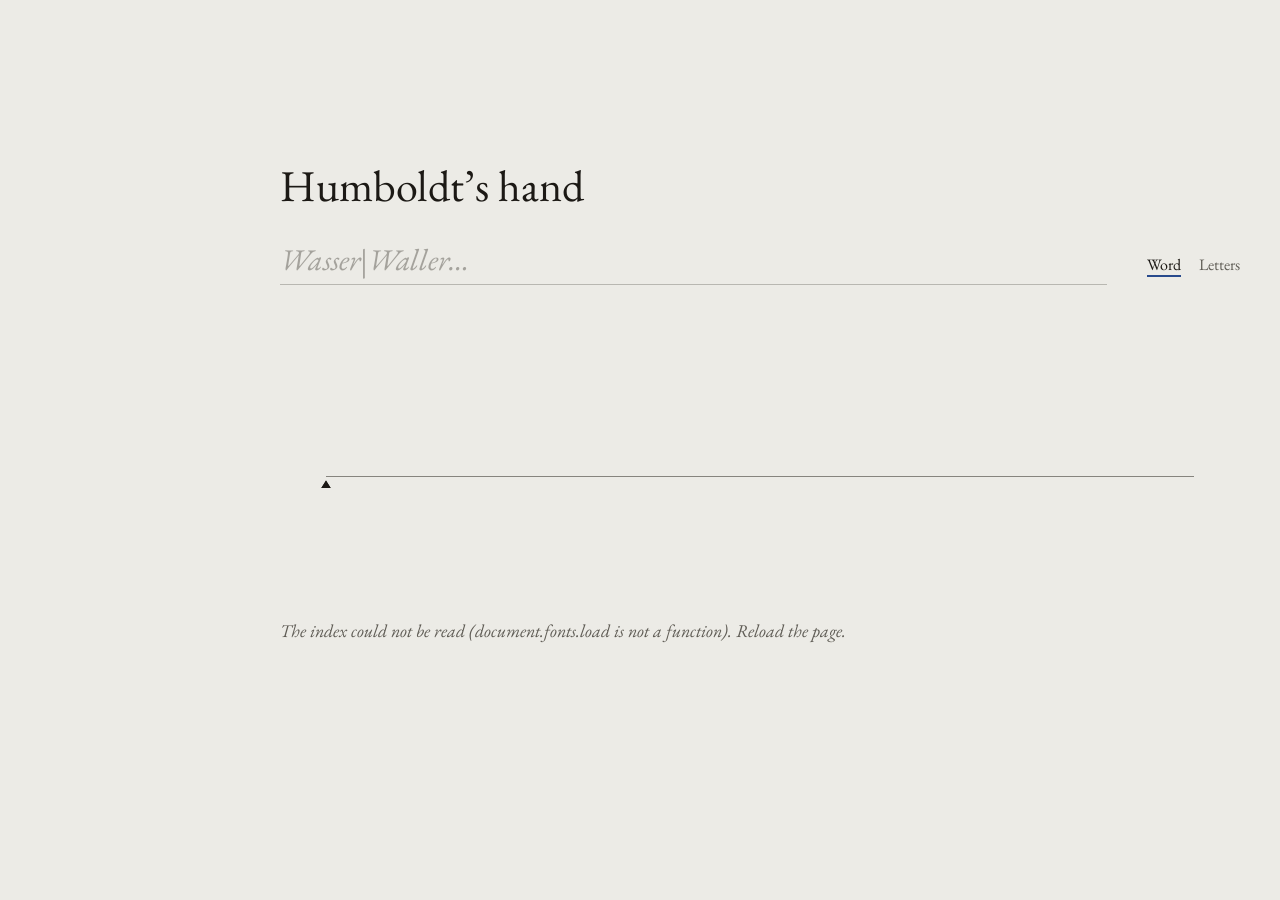
==== site/index.html @ 71d98a93 "Deployable site: site/ with the index as plain JSON, Pages from a workflow, build tool for data, sin" ====
<!doctype html>
<html lang="en">
<head>
<meta charset="utf-8">
<meta name="viewport" content="width=device-width, initial-scale=1">
<meta name="theme-color" content="#ECEBE6" media="(prefers-color-scheme: light)">
<meta name="theme-color" content="#17181B" media="(prefers-color-scheme: dark)">
<link rel="preconnect" href="https://digilib.bbaw.de" crossorigin>
<link rel="preconnect" href="https://digilib.bbaw.de">
<link rel="preload" href="data/index.json" as="fetch" crossorigin>
<link rel="preload" href="assets/fonts/n-latin.woff2" as="font" type="font/woff2" crossorigin>
<title>Humboldt’s hand</title>
<link rel="stylesheet" href="assets/style.css">
</head>
<body class="idle">
<a class="skip" href="#results" data-t="skip"></a>
<svg class="filters" aria-hidden="true" focusable="false">
  <filter id="ink-script" color-interpolation-filters="sRGB">
    <feColorMatrix type="matrix" values="0 0 0 0 0  0 0 0 0 0  0 0 0 0 0  -0.3 -0.59 -0.11 0 1"/>
    <feGaussianBlur stdDeviation="0.6" result="dark"/>
    <feComponentTransfer in="dark" result="levels"><feFuncA type="linear" slope="5.2" intercept="-1.65"/></feComponentTransfer>
    <feFlood flood-color="currentColor" result="colour"/>
    <feComposite in="colour" in2="levels" operator="in"/>
  </filter>
  <filter id="ink-accent" color-interpolation-filters="sRGB">
    <feColorMatrix type="matrix" values="0 0 0 0 0  0 0 0 0 0  0 0 0 0 0  -0.3 -0.59 -0.11 0 1" result="dark"/>
    <feComponentTransfer in="dark" result="levels"><feFuncA type="linear" slope="3.2" intercept="-1.15"/></feComponentTransfer>
    <feFlood flood-color="currentColor" result="colour"/>
    <feComposite in="colour" in2="levels" operator="in"/>
  </filter>
</svg>
<header id="top">
  <div class="bar">
    <h1 class="title" data-t="title"></h1>
    <div class="searchwrap">
      <input id="q" name="q" type="text" role="combobox" aria-autocomplete="list" aria-expanded="false" aria-controls="suggest" data-label="lookUp" autocomplete="off" autocapitalize="off" spellcheck="false" enterkeyhint="search" lang="de" disabled>
      <ul id="suggest" class="suggest" role="listbox" data-label="suggestions" lang="de" translate="no" hidden></ul>
    </div>
    <div class="controls">
      <div class="switch" role="group" data-label="lookUpBy">
        <button type="button" class="toggle" data-mode="word" aria-pressed="true" data-t="word"></button>
        <button type="button" class="toggle" data-mode="letters" aria-pressed="false" data-t="letters"></button>
      </div>
      <button type="button" id="case" class="toggle case" aria-pressed="false" data-label="matchCase" hidden>Aa</button>
      <div class="pinctl" hidden>
        <span class="thumb" role="img" data-label="pinnedWord"></span>
        <button type="button" id="unpin" class="icon" data-label="remove">
          <svg viewBox="0 0 16 16" aria-hidden="true"><path d="M4 4l8 8M12 4l-8 8"/></svg>
        </button>
      </div>
    </div>
    <button type="button" id="allyears" class="word" data-t="allYears" hidden></button>
    <div class="timeline" id="timeline">
      <div class="names" aria-hidden="true"></div>
      <div class="plot">
        <div class="bars" aria-hidden="true"></div>
        <span class="run" aria-hidden="true"></span>
        <span class="end lo" aria-hidden="true"></span>
        <span class="end hi" aria-hidden="true"></span>
        <div class="readout" aria-hidden="true"></div>
        <div class="h lo" tabindex="0" role="slider" aria-orientation="horizontal" data-label="from"></div>
        <div class="h hi" tabindex="0" role="slider" aria-orientation="horizontal" data-label="to"></div>
      </div>
      <div class="ticks" aria-hidden="true"></div>
    </div>
    <p class="corpus" id="corpus"></p>
  </div>
</header>
<main id="results" tabindex="-1"><p class="status" id="status" role="status" data-t="loading"></p></main>
<p class="vh" id="announce" role="status" aria-live="polite"></p>
<dialog id="detail" aria-labelledby="dterm">
  <div class="dbar">
    <div class="steps">
      <button type="button" class="icon prev" data-label="back"><svg viewBox="0 0 16 16" aria-hidden="true"><path d="M10 3L5 8l5 5"/></svg></button>
      <button type="button" class="icon next" data-label="next"><svg viewBox="0 0 16 16" aria-hidden="true"><path d="M6 3l5 5-5 5"/></svg></button>
      <span class="pos"></span>
    </div>
    <h2 class="term" id="dterm" tabindex="-1" lang="de" translate="no"></h2>
    <button type="button" class="word close" data-t="close"></button>
  </div>
  <div class="dbody"></div>
</dialog>
<script src="assets/app.js"></script>
</body>
</html>
---- site/assets/style.css ----
@font-face { font-family: "EB Garamond"; font-style: normal; font-weight: 400 500; font-display: swap; src: url("fonts/n-latin.woff2") format("woff2"); unicode-range: U+0000-00FF, U+0131, U+0152-0153, U+02BB-02BC, U+02C6, U+02DA, U+02DC, U+2000-206F, U+20AC, U+2122, U+2212; }
@font-face { font-family: "EB Garamond"; font-style: normal; font-weight: 400 500; font-display: swap; src: url("fonts/n-ext.woff2") format("woff2"); unicode-range: U+0100-02BA, U+02BD-02C5, U+02C7-02CC, U+02CE-02D7, U+02DD-02FF, U+1E00-1E9F, U+1EF2-1EFF, U+2020, U+2113, U+A720-A7FF; }
@font-face { font-family: "EB Garamond"; font-style: italic; font-weight: 400 500; font-display: swap; src: url("fonts/i-latin.woff2") format("woff2"); unicode-range: U+0000-00FF, U+0131, U+0152-0153, U+02BB-02BC, U+02C6, U+02DA, U+02DC, U+2000-206F, U+20AC, U+2122, U+2212; }
@font-face { font-family: "EB Garamond"; font-style: italic; font-weight: 400 500; font-display: swap; src: url("fonts/i-ext.woff2") format("woff2"); unicode-range: U+0100-02BA, U+02BD-02C5, U+02C7-02CC, U+02CE-02D7, U+02DD-02FF, U+1E00-1E9F, U+1EF2-1EFF, U+2020, U+2113, U+A720-A7FF; }

:root {
  --ground: #ECEBE6;
  --sheet: #F6F5F1;
  --ink: #1C1915;
  --script: #2A1F15;
  --muted: #5F5C55;
  --rule: #C9C6BC;
  --ruling: #D6D3C9;
  --pencil: #284A8C;
  --pencil-wash: rgba(40, 74, 140, 0.10);
  --veil: rgba(236, 235, 230, 0.78);
  --trace: color-mix(in srgb, var(--muted) 72%, var(--ground));
  --serif: "EB Garamond", "Garamond", "Iowan Old Style", Georgia, serif;
  --max: 1480px;
  --pad: 40px;
  --gutter: 200px;
  --col: 40px;
  --head: 0px;
  color-scheme: light;
}

@media (prefers-color-scheme: dark) {
  :root:not([data-theme="light"]) {
    --ground: #17181B;
    --sheet: #1F2024;
    --ink: #E9E5DD;
    --script: #F0E8DA;
    --muted: #A3A097;
    --rule: #3A3B41;
    --ruling: #2C2D32;
    --pencil: #9BB3EA;
    --pencil-wash: rgba(155, 179, 234, 0.14);
    --veil: rgba(23, 24, 27, 0.8);
    color-scheme: dark;
  }
}

:root[data-theme="dark"] {
  --ground: #17181B;
  --sheet: #1F2024;
  --ink: #E9E5DD;
  --script: #F0E8DA;
  --muted: #A3A097;
  --rule: #3A3B41;
  --ruling: #2C2D32;
  --pencil: #9BB3EA;
  --pencil-wash: rgba(155, 179, 234, 0.14);
  --veil: rgba(23, 24, 27, 0.8);
  color-scheme: dark;
}

* { box-sizing: border-box; }

html {
  background: var(--ground);
  scroll-padding-top: var(--head);
  scrollbar-color: var(--rule) transparent;
  -webkit-text-size-adjust: 100%;
}

body {
  margin: 0;
  background: var(--ground);
  color: var(--ink);
  font-family: var(--serif);
  font-size: 18px;
  line-height: 1.45;
  font-kerning: normal;
  font-variant-ligatures: common-ligatures;
  font-variant-numeric: oldstyle-nums proportional-nums;
  -webkit-font-smoothing: antialiased;
  text-rendering: optimizeLegibility;
}

body.locked { overflow: hidden; }

h1, h2, h3 { text-wrap: balance; }

p { text-wrap: pretty; }

::selection { background: var(--pencil-wash); color: var(--ink); }

button, input { font: inherit; color: inherit; letter-spacing: inherit; }

button {
  cursor: pointer;
  background: none;
  border: 0;
  border-radius: 0;
  padding: 0;
  text-align: inherit;
  touch-action: manipulation;
  -webkit-tap-highlight-color: transparent;
}

a {
  color: var(--pencil);
  text-decoration-thickness: 1px;
  text-underline-offset: 4px;
  -webkit-tap-highlight-color: transparent;
}

a:hover { color: var(--ink); }

:focus-visible { outline: 2px solid var(--pencil); outline-offset: 2px; }

svg { display: block; fill: none; stroke: currentColor; stroke-width: 1.3; stroke-linecap: round; stroke-linejoin: round; }

.vh {
  position: absolute;
  width: 1px;
  height: 1px;
  margin: -1px;
  overflow: hidden;
  clip-path: inset(50%);
  white-space: nowrap;
}

.skip {
  position: absolute;
  left: var(--pad);
  top: 8px;
  z-index: 60;
  padding: 4px 10px;
  background: var(--sheet);
  font-size: 15px;
  transform: translateY(-200%);
}

.skip:focus { transform: none; }

.num,
.cap,
.end,
.readout,
.ticks span,
.suggest .n,
.alts .n,
.label .date,
.label .count,
.summary .count,
.pos,
.folio { font-variant-numeric: lining-nums tabular-nums; }

.word {
  min-height: 32px;
  font-size: 15px;
  line-height: 1.3;
  color: var(--muted);
  text-decoration: underline 1px var(--trace);
  text-underline-offset: 4px;
}

.word:hover { color: var(--ink); text-decoration-color: var(--ink); }

.icon {
  display: grid;
  place-items: center;
  width: 32px;
  height: 32px;
  color: var(--muted);
}

.icon:hover { color: var(--ink); }

.icon:disabled { opacity: 0.35; cursor: default; color: var(--muted); }

.icon svg { width: 15px; height: 15px; }

header {
  position: sticky;
  top: 0;
  z-index: 20;
  background: var(--ground);
  border-bottom: 1px solid var(--rule);
}

body.idle header { position: static; border-bottom-color: transparent; }

.bar {
  max-width: var(--max);
  margin: 0 auto;
  padding: 18px var(--pad) 16px;
  display: grid;
  grid-template-columns: var(--gutter) minmax(0, 1fr) auto;
  grid-template-areas:
    "title search controls"
    "years time time";
  column-gap: var(--col);
  row-gap: 14px;
  align-items: baseline;
}

.title {
  grid-area: title;
  margin: 0;
  font-size: 22px;
  font-weight: 400;
  line-height: 1.15;
  white-space: nowrap;
}

.searchwrap { grid-area: search; position: relative; min-width: 0; }

#q {
  display: block;
  width: 100%;
  font-size: 30px;
  line-height: 1.2;
  padding: 0 0 6px;
  background: none;
  border: 0;
  border-bottom: 1px solid var(--trace);
  border-radius: 0;
  outline: none;
  caret-color: var(--pencil);
}

#q:focus-visible { border-bottom-color: var(--pencil); box-shadow: 0 1px 0 var(--pencil); }

#q::placeholder { color: var(--muted); font-style: italic; opacity: 1; }

#q:disabled { opacity: 0.5; cursor: progress; }

.suggest {
  position: absolute;
  top: calc(100% + 6px);
  left: 0;
  width: 300px;
  max-width: 100%;
  margin: 0;
  padding: 6px 0;
  list-style: none;
  background: var(--sheet);
  border: 1px solid var(--rule);
  max-height: 360px;
  overflow: auto;
  overscroll-behavior: contain;
  scrollbar-width: thin;
  z-index: 30;
}

.suggest[hidden] { display: none; }

.suggest li {
  display: flex;
  justify-content: space-between;
  align-items: baseline;
  gap: 24px;
  padding: 3px 16px;
  font-size: 20px;
  line-height: 1.3;
  cursor: pointer;
}

.suggest li[aria-selected="true"], .suggest li:hover { background: var(--pencil-wash); }

.suggest .n { color: var(--muted); font-size: 15px; }

.controls { grid-area: controls; display: flex; align-items: baseline; gap: 22px; }

.switch { display: flex; align-items: baseline; gap: 18px; }

.toggle {
  min-height: 32px;
  font-size: 16px;
  line-height: 1.3;
  color: var(--muted);
}

.toggle:hover { color: var(--ink); }

.toggle[aria-pressed="true"] {
  color: var(--ink);
  text-decoration: underline 1.5px var(--pencil);
  text-underline-offset: 5px;
}

.case[hidden], .pinctl[hidden] { display: none; }

.pinctl { display: flex; align-items: center; gap: 2px; align-self: center; }

.pinctl .thumb { display: flex; align-items: center; height: 32px; }

.thumb .ink { position: relative; }

#allyears { grid-area: years; justify-self: start; align-self: end; }

#allyears[hidden] { display: none; }

.timeline {
  grid-area: time;
  align-self: end;
  position: relative;
  padding: 0 46px;
  user-select: none;
  touch-action: none;
}

.names { position: relative; height: 0; overflow: hidden; }

.names span {
  position: absolute;
  bottom: 8px;
  transform: translateX(-50%);
  font-size: 15px;
  font-style: italic;
  color: var(--muted);
  white-space: nowrap;
}

.names span[hidden] { display: none; }

.names span.start { left: 0; transform: none; }

.names span.end { right: 0; transform: none; }

.plot {
  position: relative;
  height: 24px;
  border-bottom: 1px solid var(--trace);
  cursor: crosshair;
}

.bars { position: absolute; inset: 0; }

.bars i { position: absolute; top: 0; bottom: 0; width: 3px; margin-left: -1.5px; }

.bars b {
  position: absolute;
  left: 0;
  right: 0;
  bottom: 0;
  height: 100%;
  transform-origin: 50% 100%;
  transition: transform 0.25s cubic-bezier(0.2, 0.7, 0.2, 1);
}

.bars .base { background: var(--trace); }

.bars .hit { background: var(--ink); }

.bars i.out b { opacity: 0.25; }

.run {
  position: absolute;
  bottom: -1px;
  height: 1px;
  background: var(--ink);
  pointer-events: none;
}

.narrow .run { height: 2px; bottom: -1.5px; background: var(--pencil); }

.end {
  position: absolute;
  bottom: -6px;
  padding: 0 6px;
  font-size: 15px;
  line-height: 1;
  white-space: nowrap;
  background: var(--ground);
  pointer-events: none;
  z-index: 1;
}

.end.lo { transform: translateX(-100%); margin-left: -6px; }

.end.hi { margin-left: 6px; }

.narrow .end { color: var(--pencil); }

.h {
  position: absolute;
  top: 0;
  bottom: -12px;
  width: 20px;
  margin-left: -10px;
  cursor: ew-resize;
  z-index: 2;
}

.h:focus-visible { outline: none; }

.h::before {
  content: "";
  position: absolute;
  left: 9.5px;
  top: 0;
  bottom: 12px;
  width: 1px;
  background: var(--pencil);
  opacity: 0;
}

.narrow .h::before { opacity: 0.6; }

.h::after {
  content: "";
  position: absolute;
  left: 5px;
  bottom: 0;
  width: 10px;
  height: 8px;
  background: var(--ink);
  clip-path: polygon(50% 0, 100% 100%, 0 100%);
}

.narrow .h::after { background: var(--pencil); }

.h:focus-visible::before { opacity: 1; width: 2px; left: 9px; }

.h:focus-visible::after { background: var(--pencil); width: 14px; height: 11px; left: 3px; }

.readout {
  position: absolute;
  top: -6px;
  transform: translate(-50%, -100%);
  font-size: 15px;
  line-height: 1;
  white-space: nowrap;
  pointer-events: none;
  opacity: 0;
  background: var(--ground);
  padding: 2px 4px;
  z-index: 3;
}

.readout span { margin-left: 8px; color: var(--muted); }

.readout.on { opacity: 1; }

.ticks { display: none; position: relative; height: 26px; }

.ticks span {
  position: absolute;
  top: 12px;
  transform: translateX(-50%);
  font-size: 13px;
  line-height: 1;
  color: var(--muted);
}

.corpus { grid-area: corpus; display: none; margin: 0; color: var(--muted); font-size: 16px; }

body.idle .bar {
  padding-top: max(56px, 18vh);
  padding-bottom: 40px;
  grid-template-areas:
    ". title title"
    ". search controls"
    "years time time"
    ". corpus corpus";
  row-gap: 0;
}

body.idle .title { font-size: 44px; line-height: 1.1; margin-bottom: 32px; }

body.idle .timeline { margin-top: 64px; }

body.idle .names { height: 32px; }

body.idle .plot { height: 96px; }

body.idle .bars i { width: 5px; margin-left: -2.5px; }

body.idle .ticks { display: block; }

body.idle .corpus { display: block; margin-top: 18px; }

main { max-width: var(--max); margin: 0 auto; padding: 0 var(--pad) 120px; }

main:focus { outline: none; }

.status { margin: 56px 0 0 calc(var(--gutter) + var(--col)); color: var(--muted); font-style: italic; }

.summary {
  display: grid;
  grid-template-columns: var(--gutter) minmax(0, 1fr);
  column-gap: var(--col);
  align-items: baseline;
  padding: 36px 0 2px;
}

.summary .term, .label .term {
  margin: 0;
  font-size: 34px;
  font-weight: 400;
  line-height: 1.1;
  overflow-wrap: anywhere;
}

.summary .count { margin: 0; color: var(--muted); font-size: 16px; }

.block {
  --base: 54px;
  display: grid;
  grid-template-columns: var(--gutter) minmax(0, 1fr);
  column-gap: var(--col);
  padding: 26px 0 30px;
}

.block + .block { border-top: 1px solid var(--rule); }

.compare .block:first-child { padding-top: 36px; }

.block.void { align-items: baseline; }

.label { min-width: 0; }

.label .head { margin: 0; font-size: inherit; font-weight: 400; line-height: inherit; }

.label .date, .label .term { display: block; }

.label .date { font-size: 22px; line-height: 1.15; }

.label .date::before, .label .term::before {
  content: "";
  display: inline-block;
  height: var(--base);
  vertical-align: baseline;
}

.label .name { display: block; margin-top: 4px; font-size: 16px; line-height: 1.3; font-style: italic; color: var(--muted); }

.label .count { display: block; margin-top: 6px; font-size: 15px; line-height: 1.3; color: var(--muted); }

.label .more { display: inline-block; margin-top: 8px; }

.label .more[hidden] { display: none; }

.flow { min-width: 0; }

.line { position: relative; display: flex; align-items: flex-start; }

.line::before {
  content: "";
  position: absolute;
  left: 0;
  right: 0;
  top: var(--base);
  border-top: 1px solid var(--ruling);
}

.line + .line { margin-top: 18px; }

.tile { position: relative; flex: none; display: block; cursor: pointer; }

.tile::before {
  content: "";
  position: absolute;
  inset: -6px -9px;
  background: var(--pencil-wash);
  opacity: 0;
  transition: opacity 0.15s;
}

.tile:hover::before { opacity: 1; }

.tile:focus-visible { outline-offset: 7px; }

.tile .box, .tile .inks { display: block; }

.tile .box { position: relative; }

.tile .inks { position: absolute; top: 0; bottom: 0; }

.ink {
  position: absolute;
  display: block;
  opacity: 0;
  transition: opacity 0.3s;
  -webkit-mask-size: 100% 100%;
  mask-size: 100% 100%;
  -webkit-mask-repeat: no-repeat;
  mask-repeat: no-repeat;
}

.ink.ready { opacity: 1; background: var(--script); }

.pin .ink.ready, .thumb .ink.ready { background: var(--pencil); }

.tile.struck .ink.ready { opacity: 0.4; }

.ink.failed { opacity: 1; border: 1px dashed var(--trace); }

.ink.plain {
  overflow: hidden;
  -webkit-mask-image: linear-gradient(90deg, transparent, #000 6%, #000 94%, transparent), linear-gradient(transparent, #000 8%, #000 92%, transparent);
  -webkit-mask-composite: source-in;
  mask-image: linear-gradient(90deg, transparent, #000 6%, #000 94%, transparent), linear-gradient(transparent, #000 8%, #000 92%, transparent);
  mask-composite: intersect;
}

.ink.plain.ready, .pin .ink.plain.ready, .thumb .ink.plain.ready { background: none; }

.ink.plain img { position: absolute; max-width: none; filter: url(#ink-script); }

.pin .ink.plain img, .thumb .ink.plain img { filter: url(#ink-accent); }

.filters { position: absolute; width: 0; height: 0; overflow: hidden; }

#ink-script { color: var(--script); }

#ink-accent { color: var(--pencil); }

.joint { position: absolute; width: 1px; background: var(--trace); }

.cap {
  display: block;
  height: 22px;
  margin-top: 2px;
  font-size: 16px;
  line-height: 22px;
  color: var(--muted);
  white-space: nowrap;
}

.group .cap:empty { display: none; }

.cap .hit { color: var(--pencil); font-weight: 500; }

.tile.struck .cap { text-decoration: line-through; text-decoration-thickness: 1px; }

.letters .cap { text-align: center; }

.tile.pin, .tile.still { cursor: default; }

.tile.pin::before, .tile.still::before { display: none; }

.stroke { position: absolute; right: 0; width: 1px; background: var(--rule); }

.empty p { margin: 0; color: var(--muted); }

.empty .alts { display: flex; flex-wrap: wrap; gap: 4px 26px; margin-top: 10px; }

.alts button {
  min-height: 32px;
  color: var(--ink);
  text-decoration: underline 1px var(--trace);
  text-underline-offset: 4px;
}

.alts button:hover { text-decoration-color: var(--pencil); }

.alts .n { margin-left: 7px; color: var(--muted); font-size: 15px; }

.empty .word { margin-left: 14px; }

#detail {
  width: min(1320px, calc(100vw - 48px));
  height: calc(100dvh - 48px);
  max-width: none;
  max-height: none;
  margin: auto;
  padding: 0;
  border: 1px solid var(--rule);
  background: var(--sheet);
  color: var(--ink);
  overscroll-behavior: contain;
}

#detail[open] {
  display: grid;
  grid-template-rows: auto minmax(0, 1fr);
  animation: fade 0.16s ease-out;
}

#detail::backdrop { background: var(--veil); }

@keyframes fade { from { opacity: 0; } }

.dbar {
  display: grid;
  grid-template-columns: minmax(0, 1fr) auto minmax(0, 1fr);
  align-items: center;
  gap: 16px;
  padding: 8px 20px;
  border-bottom: 1px solid var(--rule);
}

.steps { display: flex; align-items: center; gap: 2px; }

.dbar .pos { margin-left: 12px; font-size: 15px; color: var(--muted); white-space: nowrap; }

.dbar .term {
  margin: 0;
  min-width: 0;
  font-size: 22px;
  font-weight: 400;
  line-height: 1.15;
  text-align: center;
  overflow: hidden;
  text-overflow: ellipsis;
  white-space: nowrap;
}

.dbar .term:focus { outline: none; }

.dbar .close { justify-self: end; }

.dbody {
  display: grid;
  grid-template-columns: minmax(280px, 400px) minmax(0, 1fr);
  column-gap: 44px;
  min-height: 0;
  padding: 32px 28px 28px;
}

.dside {
  min-width: 0;
  overflow: auto;
  overscroll-behavior: contain;
  scrollbar-width: thin;
  padding: 8px 10px 0 0;
}

.specimens { margin-bottom: 4px; }

.edition { margin: 0; max-width: 70ch; font-size: 18px; line-height: 1.45; }

.edition + .edition { margin-top: 6px; }

.edition mark {
  background: none;
  color: inherit;
  text-decoration: underline 1.5px var(--pencil);
  text-underline-offset: 5px;
}

.edition .s { text-decoration-line: line-through; text-decoration-thickness: 1px; color: var(--muted); }

.edition mark.s { text-decoration-line: underline line-through; }

.edition .u { font-style: italic; }

.source { margin-top: 26px; font-size: 16px; line-height: 1.3; }

.source p { margin: 0; }

.source p + p { margin-top: 4px; }

.source .stitle { font-style: italic; }

.source .slinks { margin-top: 18px; }

.source .sfit { margin-top: 6px; font-size: 15px; color: var(--muted); }

.dview { display: flex; flex-direction: column; min-width: 0; min-height: 0; }

.vbar { display: flex; justify-content: flex-end; align-items: center; gap: 6px; margin: -10px 0 6px; }

.vbar .word { padding: 0 6px; }

.vbar .icon { font-size: 20px; line-height: 1; }

.viewer {
  position: relative;
  flex: 1;
  min-height: 260px;
  overflow: hidden;
  background: var(--ground);
  cursor: grab;
  touch-action: none;
}

.viewer.drag { cursor: grabbing; }

.viewer:focus-visible { outline-offset: 3px; }

.viewer .world { position: absolute; left: 0; top: 0; transform-origin: 0 0; will-change: transform; }

.viewer .world img { position: absolute; display: block; max-width: none; user-select: none; -webkit-user-drag: none; }

.viewer .vbox { position: absolute; border: 0 solid #284A8C; pointer-events: none; }

.viewer .vbox.whole { opacity: 0.5; }

.viewer .vbox.inst { background: rgba(40, 74, 140, 0.14); }

.vfail { position: absolute; left: 20px; right: 20px; top: 20px; margin: 0; color: var(--muted); font-size: 16px; }

@media (prefers-color-scheme: dark) {
  :root:not([data-theme="light"]) .viewer .world img { filter: brightness(0.86) contrast(1.05); }
}

:root[data-theme="dark"] .viewer .world img { filter: brightness(0.86) contrast(1.05); }

@media (prefers-reduced-motion: reduce) {
  .bars b { transition: none; }
}

@media (max-width: 719px) {
  :root { --pad: 16px; --gutter: 0px; --col: 0px; }
  header { position: static; }
  .bar {
    grid-template-columns: minmax(0, 1fr);
    grid-template-areas:
      "title"
      "search"
      "controls"
      "time"
      "years";
    row-gap: 6px;
    padding-top: 14px;
    padding-bottom: 8px;
  }
  .title { position: absolute; width: 1px; height: 1px; overflow: hidden; clip-path: inset(50%); }
  #q { font-size: 26px; }
  .controls { gap: 18px; }
  .pinctl { margin-left: auto; }
  .timeline { margin-top: 26px; padding: 0 40px; }
  #allyears { justify-self: end; margin-top: 4px; }
  .readout { top: -4px; }
  body.idle .bar {
    grid-template-areas:
      "title"
      "search"
      "controls"
      "time"
      "years"
      "corpus";
    padding-top: 44px;
    padding-bottom: 28px;
  }
  body.idle .title { position: static; width: auto; height: auto; overflow: visible; clip-path: none; font-size: 34px; margin-bottom: 22px; }
  body.idle .timeline { margin-top: 44px; }
  body.idle .plot { height: 76px; }
  body.idle .bars i { width: 3px; margin-left: -1.5px; }
  .ticks span.odd { display: none; }
  .status { margin-left: 0; }
  .summary, .block { grid-template-columns: minmax(0, 1fr); }
  .summary { padding-top: 26px; row-gap: 2px; }
  .summary .term, .label .term { font-size: 28px; }
  .block { padding: 18px 0 24px; }
  .compare .block:first-child { padding-top: 26px; }
  .block > .label { display: flex; flex-wrap: wrap; align-items: baseline; gap: 0 12px; padding-bottom: 12px; }
  .label .head { display: flex; flex-wrap: wrap; align-items: baseline; gap: 0 12px; }
  .label .date, .label .name, .label .term, .label .count { display: inline; margin: 0; }
  .label .date { font-size: 20px; }
  .label .date::before, .label .term::before { display: none; }
  .label .more { margin: 0 0 0 auto; }
  .block.void { align-items: start; }
  #detail { width: 100vw; height: 100dvh; border: 0; }
  .dbar { padding: 4px 8px 4px 6px; gap: 8px; }
  .dbar .term { font-size: 20px; }
  .dbar .pos { margin-left: 6px; }
  .dbody { display: block; overflow: auto; overscroll-behavior: contain; padding: 22px 16px 24px; }
  .dside { overflow: visible; padding: 0; }
  .dview { margin-top: 26px; }
  .vbar { margin: 0 0 6px; }
  .viewer { flex: none; height: 62vh; }
}
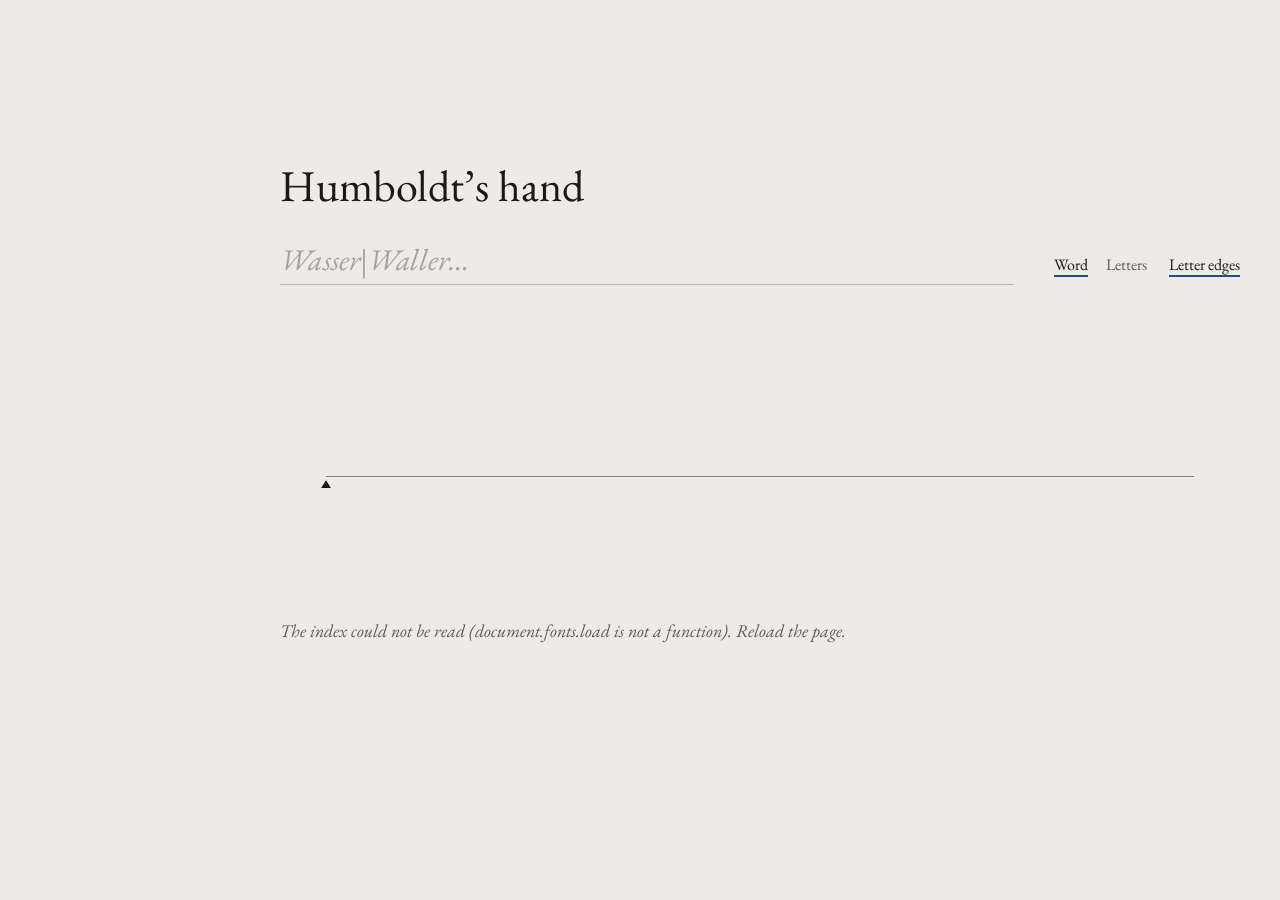
==== commit 61c6f87c: "Index placed by littera (littera-humboldt-ft2, word edges snapped on the upright line): 31,168 lines" ====
--- a/site/index.html
+++ b/site/index.html
@@ -41,6 +41,7 @@
         <button type="button" class="toggle" data-mode="word" aria-pressed="true" data-t="word"></button>
         <button type="button" class="toggle" data-mode="letters" aria-pressed="false" data-t="letters"></button>
       </div>
+      <button type="button" id="edges" class="toggle edges-toggle" aria-pressed="true" data-t="edges"></button>
       <button type="button" id="case" class="toggle case" aria-pressed="false" data-label="matchCase" hidden>Aa</button>
       <div class="pinctl" hidden>
         <span class="thumb" role="img" data-label="pinnedWord"></span>
--- a/site/assets/style.css
+++ b/site/assets/style.css
@@ -13,6 +13,7 @@
   --ruling: #D6D3C9;
   --pencil: #284A8C;
   --pencil-wash: rgba(40, 74, 140, 0.10);
+  --doubt: #9A4A1C;
   --veil: rgba(236, 235, 230, 0.78);
   --trace: color-mix(in srgb, var(--muted) 72%, var(--ground));
   --serif: "EB Garamond", "Garamond", "Iowan Old Style", Georgia, serif;
@@ -35,6 +36,7 @@
     --ruling: #2C2D32;
     --pencil: #9BB3EA;
     --pencil-wash: rgba(155, 179, 234, 0.14);
+  --doubt: #E0A36E;
     --veil: rgba(23, 24, 27, 0.8);
     color-scheme: dark;
   }
@@ -50,6 +52,7 @@
   --ruling: #2C2D32;
   --pencil: #9BB3EA;
   --pencil-wash: rgba(155, 179, 234, 0.14);
+  --doubt: #E0A36E;
   --veil: rgba(23, 24, 27, 0.8);
   color-scheme: dark;
 }
@@ -856,3 +859,17 @@
   .vbar { margin: 0 0 6px; }
   .viewer { flex: none; height: 62vh; }
 }
+
+.edges { position: absolute; left: 0; top: 0; overflow: visible; pointer-events: none; }
+.edges.clip { overflow: hidden; }
+.edges line { stroke: var(--pencil); stroke-width: 1px; stroke-linecap: round; }
+.edges line.inner { opacity: 0.8; }
+.edges line.outer { stroke-width: 1.5px; }
+.edges text { fill: var(--pencil); font-family: var(--serif); text-anchor: middle; }
+.edges text.doubt { fill: var(--doubt); }
+.viewer .edges line { stroke-width: var(--sw, 1px); }
+.viewer .edges line.outer { stroke-width: calc(var(--sw, 1px) * 1.5); }
+.viewer .edges text { paint-order: stroke; stroke: var(--sheet); stroke-width: calc(var(--sw, 1px) * 3); stroke-linejoin: round; }
+.specimens.labelled { margin-bottom: 24px; }
+.vnote { margin: 8px 0 0; font-size: 14px; line-height: 1.35; color: var(--muted); }
+body:not(.edges-on) .edges, body:not(.edges-on) .edges-note { display: none; }
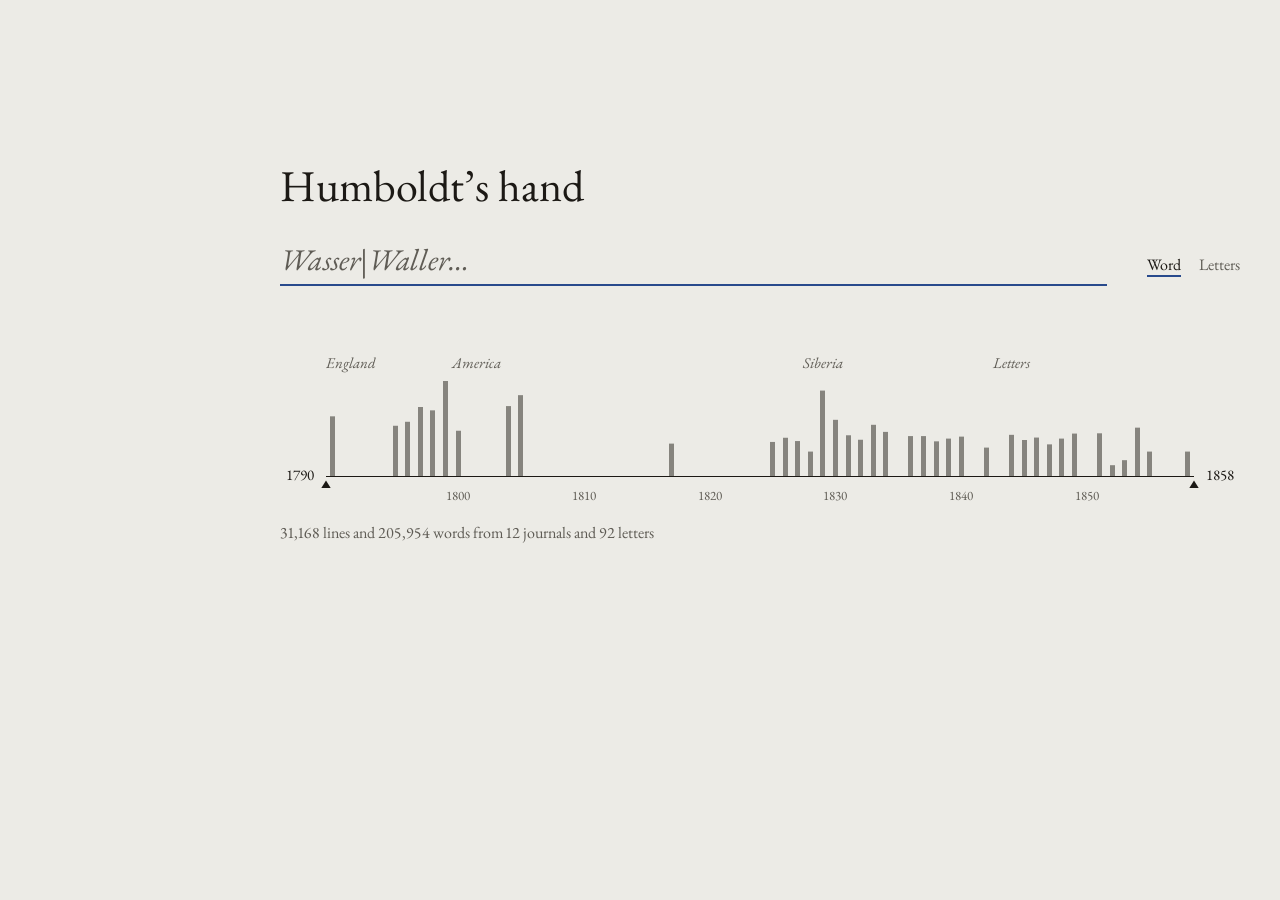
==== commit 0fd65234: "Letter edges only in the detail view: search-result crops stay plain, the search bar's Letter edges " ====
--- a/site/index.html
+++ b/site/index.html
@@ -41,7 +41,6 @@
         <button type="button" class="toggle" data-mode="word" aria-pressed="true" data-t="word"></button>
         <button type="button" class="toggle" data-mode="letters" aria-pressed="false" data-t="letters"></button>
       </div>
-      <button type="button" id="edges" class="toggle edges-toggle" aria-pressed="true" data-t="edges"></button>
       <button type="button" id="case" class="toggle case" aria-pressed="false" data-label="matchCase" hidden>Aa</button>
       <div class="pinctl" hidden>
         <span class="thumb" role="img" data-label="pinnedWord"></span>
--- a/site/assets/style.css
+++ b/site/assets/style.css
@@ -861,7 +861,6 @@
 }
 
 .edges { position: absolute; left: 0; top: 0; overflow: visible; pointer-events: none; }
-.edges.clip { overflow: hidden; }
 .edges line { stroke: var(--pencil); stroke-width: 1px; stroke-linecap: round; }
 .edges line.inner { opacity: 0.8; }
 .edges line.outer { stroke-width: 1.5px; }
